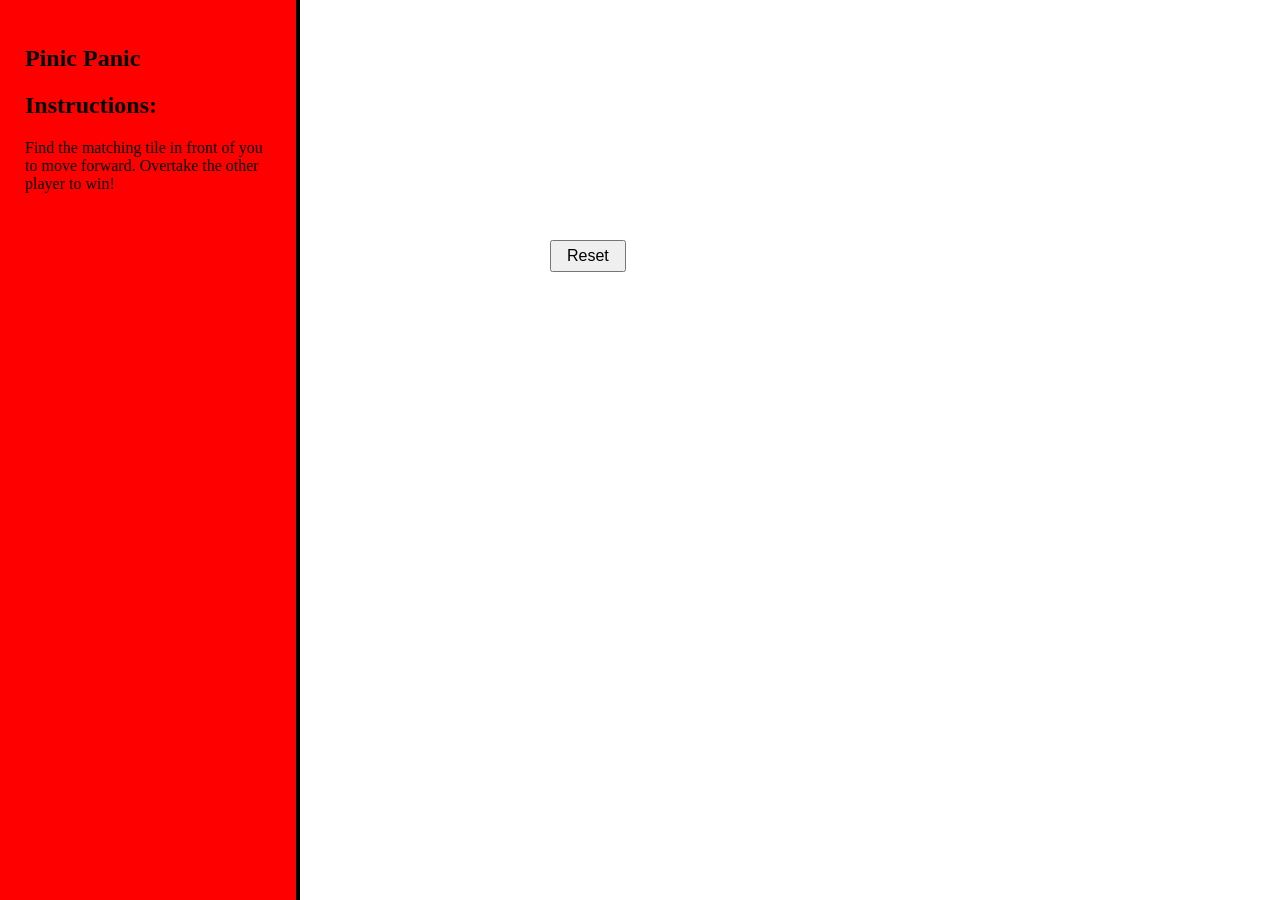
==== web-app/index.html @ 38cfe6ff "game" ====
<!doctype html>  <!-- This first line tells browsers to expect modern standard html 5 -->
<html lang="en-gb"> <!-- This is indicates the page is written in British English, useful for accessibility -->
<head>
    <meta charset="utf-8"> <!-- This indicates how the file is encoded. utf-8 is standard -->
    <title>Pinic Panick</title>
    <link rel="stylesheet" href="default.css"> <!-- Import style sheet – default.css -->
    <link rel="icon" href="./assets/favicon.png"> <!-- Import 'Favorites Icon' – favicon.png -->
    <script type="module" src="main.js"></script> <!-- Load the main script. Must be type="module". Have only one of these -->
</head>

<body>
    <aside id= "sidebar">
        <h1>Pinic Panic</h1>
        <h2>Instructions:</h2>
        <p>Find the matching tile in front of you
            to move forward. Overtake the other
            player to win!
        </p>
        <p id = "current_turn"></p>
        
    </aside>

    <main>
        <div id= "game-area">
            <div id = "walking-board"></div>
            <section id = "centre-board">
                <div id = "matching-board"></div>
                <button id = "reset">Reset</button>
                <p id = "message"></p>
            </section>
        </div>
    </main>
</body>
</html>
---- web-app/default.css ----
body {
    margin: 0;
    min-height: 100vh;
    display: grid;
    grid-template-columns: 300px 1fr;
}

#sidebar {
    background: red;
    padding: 25px;
    border-right: 4px solid black;
}


#game-area {
    position: relative;
    width: 800px;
    height: 650px;
    margin: 80px auto;
}

#walking-board {
    position: absolute;
    left: -120px;
    top: -60px;
}

.walking_tile {
    position: absolute;
    width: 120px;
    height: 120px;
    background: lime;
    border: 4px solid black;

    display: flex;
    justify-content: center;
    align-items: center;

    font-size: 22px;
    font-weight: bold;
    
}
#centre-board {
    position: absolute;
    z-index: 2;
    left: 160px;
    top: 160px;

    width: 480px;
    height: 360px;

    background: white;
    
}

#matching-board {
    display: grid;
    grid-template-columns: repeat(4, 80px);
    gap: 20px;
}

.matching_tile {
    width: 90px;
    height: 90px;

    background: royalblue;
    border: 4px solid black;

    font-size: 36px;
    font-weight: bold;
    cursor: pointer;
}

.matching_tile:hover {
    transform: scale(1.05);
}

#reset {
    font-size: 16px;
    padding: 5px 15px;
}

#message {
    font-size: 20px;
    font-weight: bold;
}

main {
    display: flex;
    justify-content: center;
    align-items: flex-start;
}
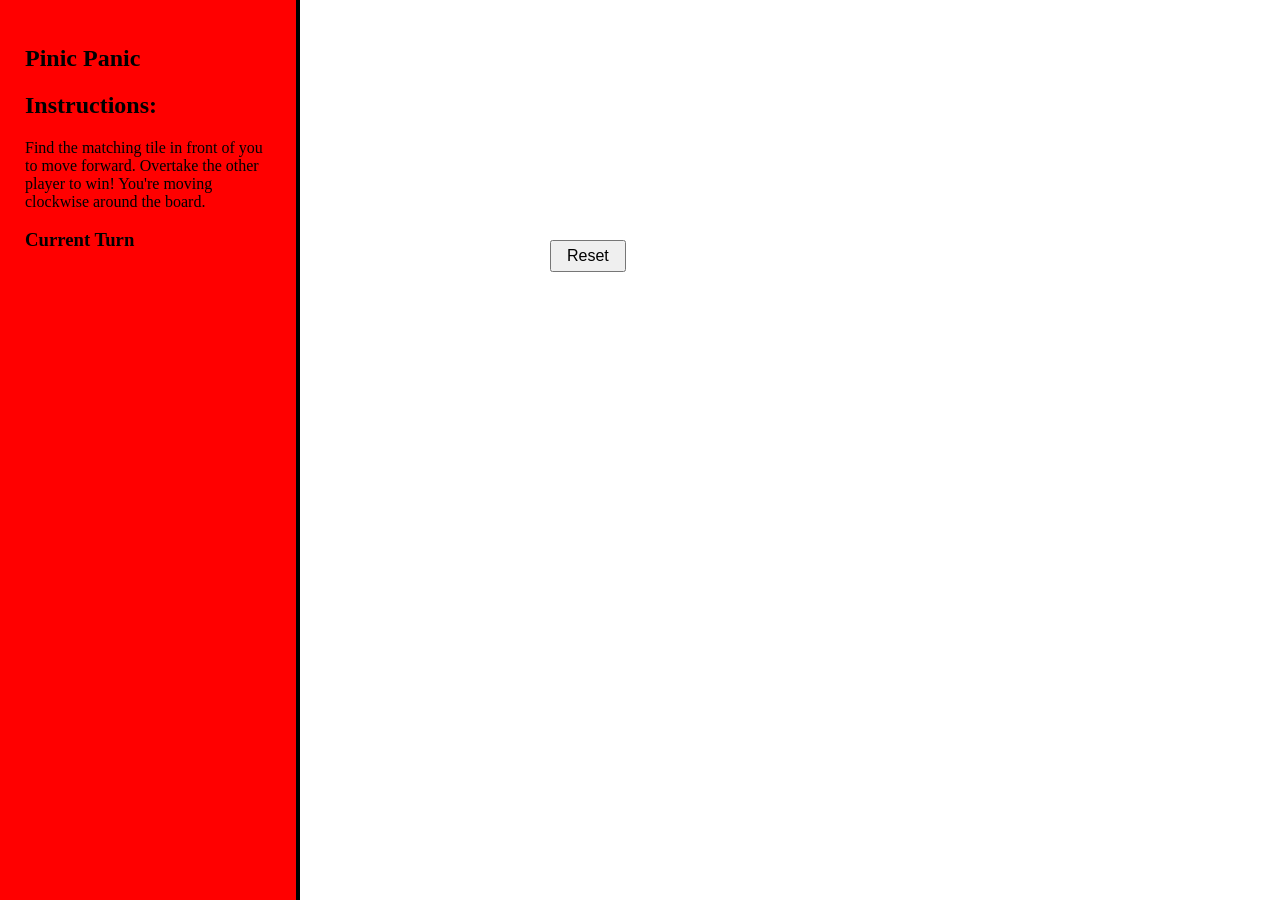
==== commit e96543bc: "with images" ====
--- a/web-app/index.html
+++ b/web-app/index.html
@@ -14,9 +14,12 @@
         <h2>Instructions:</h2>
         <p>Find the matching tile in front of you
             to move forward. Overtake the other
-            player to win!
+            player to win! You're moving
+            clockwise around the board.
         </p>
-        <p id = "current_turn"></p>
+        <h3>Current Turn</h3>
+            <p id = "current_turn"></p>
+            <p id = "looking_for"></p>
         
     </aside>
 
--- a/web-app/default.css
+++ b/web-app/default.css
@@ -57,6 +57,7 @@
     display: grid;
     grid-template-columns: repeat(4, 80px);
     gap: 20px;
+    top: -100px;
 }
 
 .matching_tile {
@@ -89,4 +90,16 @@
     display: flex;
     justify-content: center;
     align-items: flex-start;
+}
+
+.walking_tile img {
+    width: 90%;
+    height: 90%;
+    object-fit: contain;
+}
+
+.matching_tile img {
+    width: 90%;
+    height: 90%;
+    object-fit: contain;
 }
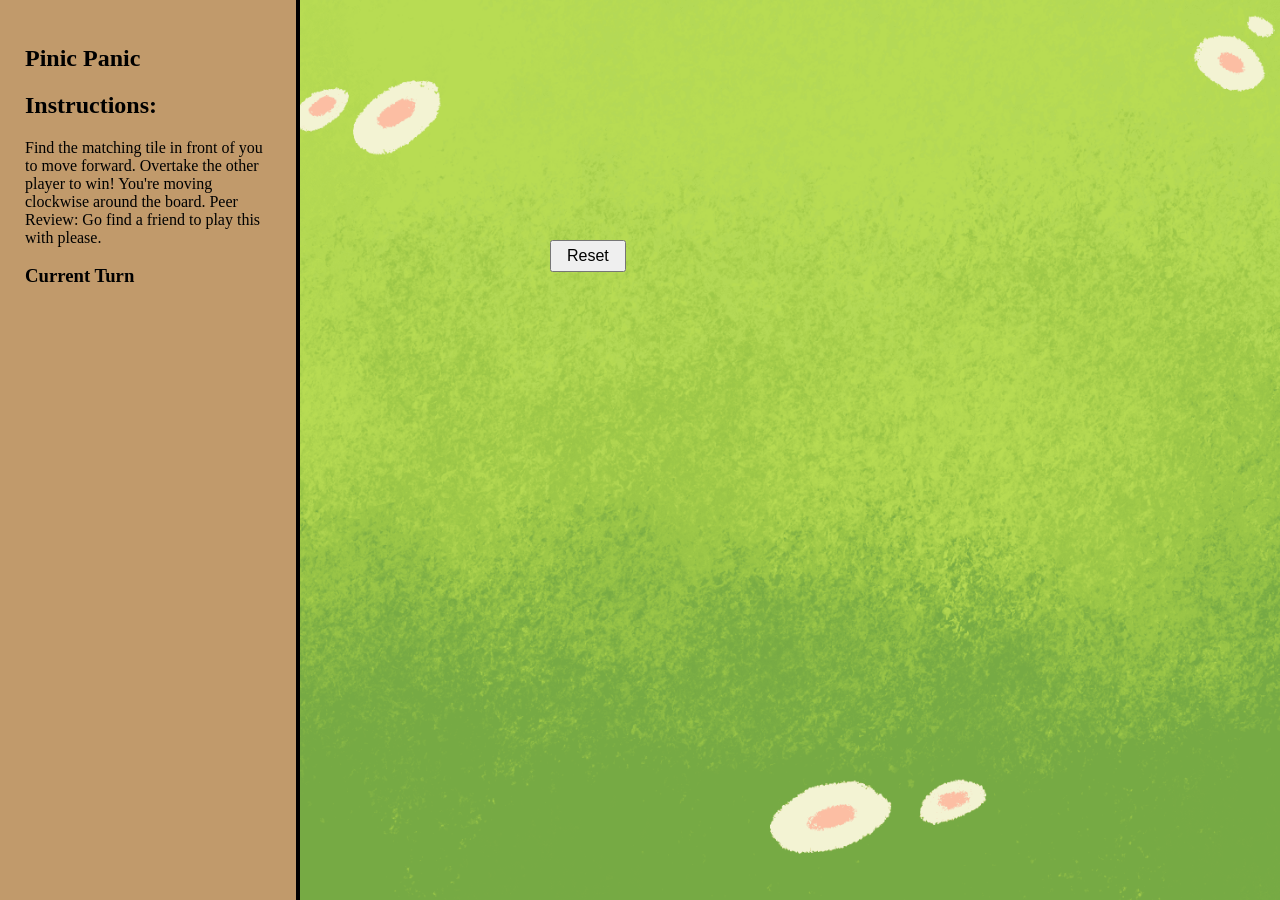
==== commit ae1cedc2: "in" ====
--- a/web-app/index.html
+++ b/web-app/index.html
@@ -16,6 +16,8 @@
             to move forward. Overtake the other
             player to win! You're moving
             clockwise around the board.
+            Peer Review: Go find a friend
+            to play this with please.
         </p>
         <h3>Current Turn</h3>
             <p id = "current_turn"></p>
--- a/web-app/default.css
+++ b/web-app/default.css
@@ -6,7 +6,7 @@
 }
 
 #sidebar {
-    background: red;
+    background: #C19A6B;
     padding: 25px;
     border-right: 4px solid black;
 }
@@ -29,7 +29,7 @@
     position: absolute;
     width: 120px;
     height: 120px;
-    background: lime;
+    background: white;
     border: 4px solid black;
 
     display: flex;
@@ -49,7 +49,7 @@
     width: 480px;
     height: 360px;
 
-    background: white;
+    background: transparent;
     
 }
 
@@ -90,6 +90,10 @@
     display: flex;
     justify-content: center;
     align-items: flex-start;
+    background-image: url("./assets/grass_bg.png");
+    background-size: cover;
+    background-position: center;
+    background-repeat: no-repeat;
 }
 
 .walking_tile img {
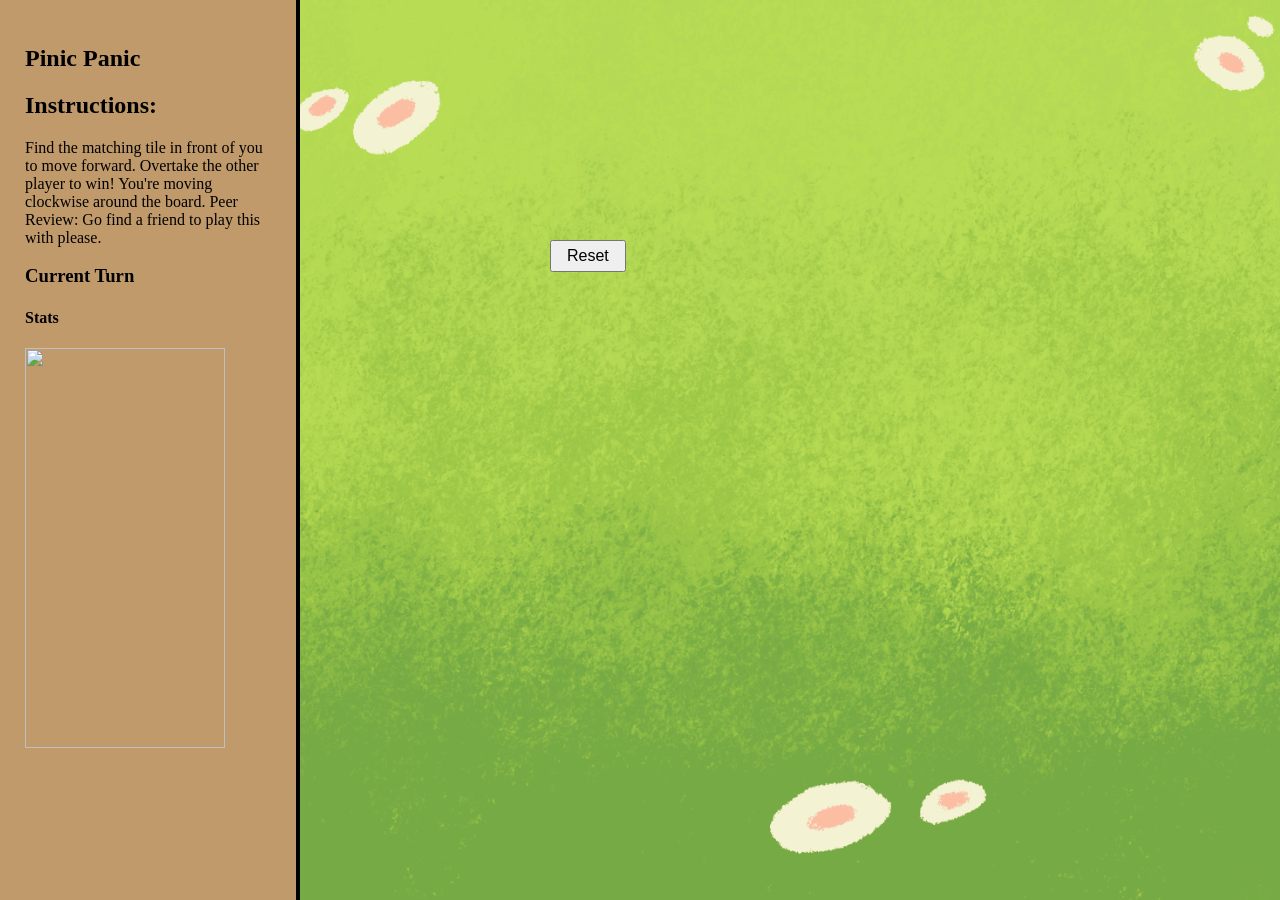
==== commit a559aa9a: "Added photo" ====
--- a/web-app/index.html
+++ b/web-app/index.html
@@ -21,7 +21,14 @@
         </p>
         <h3>Current Turn</h3>
             <p id = "current_turn"></p>
+            <h4>Stats</h4>
+            <p id="blue_streak"></p>
+            <p id="red_streak"></p>
+            <p id="player1_wins"></p>
+            <p id="player2_wins"></p>
+            <img id="current_player_drawing" src="./assets/bluegirl.png" alt=""Current player">
             <p id = "looking_for"></p>
+    
         
     </aside>
 
--- a/web-app/default.css
+++ b/web-app/default.css
@@ -31,6 +31,7 @@
     height: 120px;
     background: white;
     border: 4px solid black;
+    border-radius: 8px;
 
     display: flex;
     justify-content: center;
@@ -66,13 +67,17 @@
 
     background: royalblue;
     border: 4px solid black;
+    border-radius: 12px;
 
     font-size: 36px;
     font-weight: bold;
     cursor: pointer;
+
+    transition: background 0.2s, transform 0.2s;
 }
 
 .matching_tile:hover {
+    background: #ffd966;
     transform: scale(1.05);
 }
 
@@ -106,4 +111,24 @@
     width: 90%;
     height: 90%;
     object-fit: contain;
+}
+
+.walking_tile.player1_forward {
+    outline: 6px solid #2f80ed;
+    box-shadow: 0 0 20px #2f80ed;
+    z-index: 5;
+}
+
+.walking_tile.player2_forward {
+    outline: 6px solid #eb5757;
+    box-shadow: 0 0 20px #eb5757;
+    z-index: 5;
+}
+
+#current_player_drawing {
+    width: 200px;
+    height: 400px;
+    object-fit: contain;
+    display: block;
+    margin-top: 15px;
 }
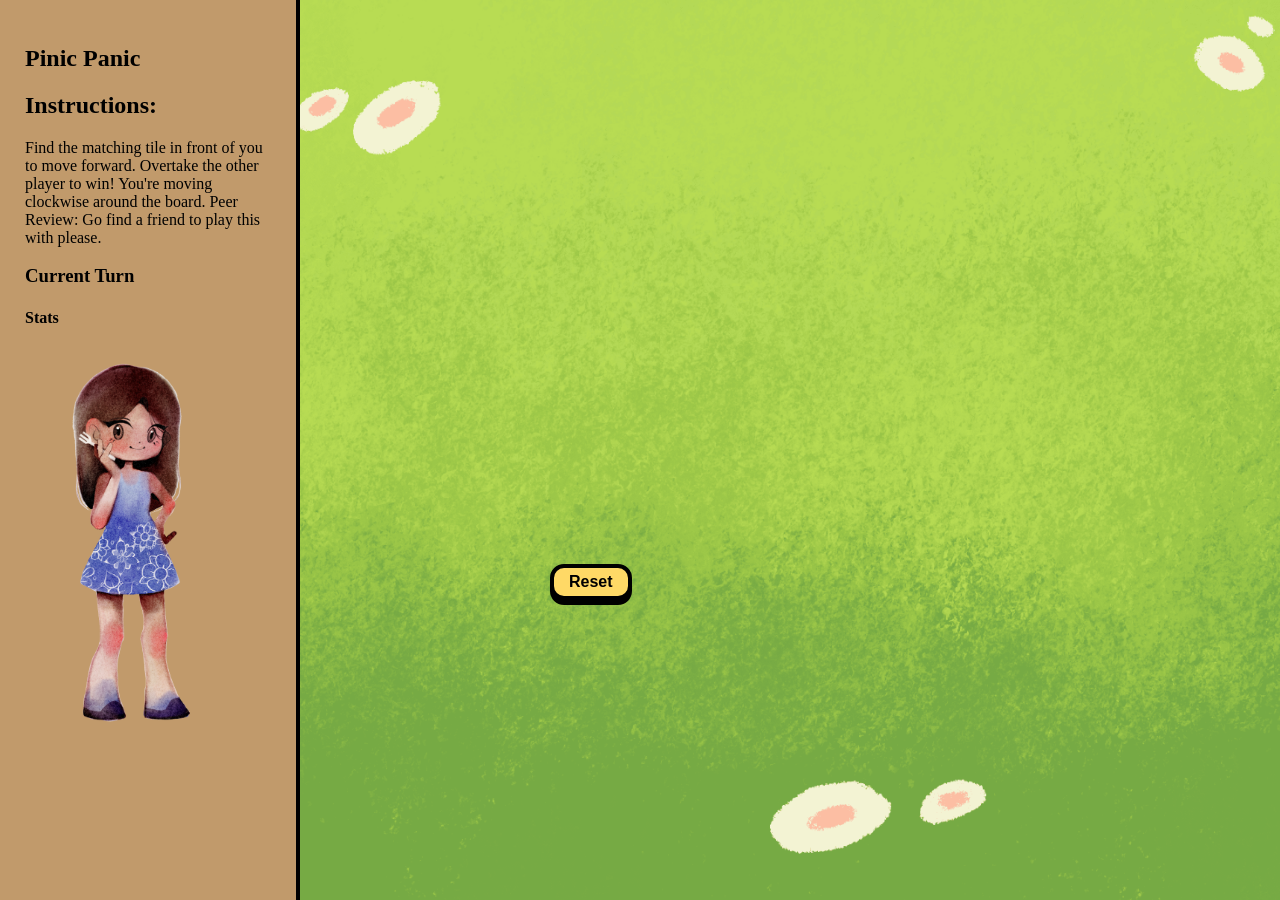
==== commit a6bc03ce: "added unittest" ====
--- a/web-app/index.html
+++ b/web-app/index.html
@@ -7,40 +7,55 @@
     <link rel="icon" href="./assets/favicon.png"> <!-- Import 'Favorites Icon' – favicon.png -->
     <script type="module" src="main.js"></script> <!-- Load the main script. Must be type="module". Have only one of these -->
 </head>
-
 <body>
-    <aside id= "sidebar">
+    <aside id="sidebar">
         <h1>Pinic Panic</h1>
         <h2>Instructions:</h2>
-        <p>Find the matching tile in front of you
+        <p>
+            Find the matching tile in front of you
             to move forward. Overtake the other
             player to win! You're moving
             clockwise around the board.
             Peer Review: Go find a friend
             to play this with please.
         </p>
+
         <h3>Current Turn</h3>
-            <p id = "current_turn"></p>
-            <h4>Stats</h4>
-            <p id="blue_streak"></p>
-            <p id="red_streak"></p>
-            <p id="player1_wins"></p>
-            <p id="player2_wins"></p>
-            <img id="current_player_drawing" src="./assets/bluegirl.png" alt=""Current player">
-            <p id = "looking_for"></p>
-    
-        
+        <p id="current_turn"></p>
+
+        <h4>Stats</h4>
+        <p id="blue_streak"></p>
+        <p id="red_streak"></p>
+        <p id="player1_wins"></p>
+        <p id="player2_wins"></p>
+
+        <img
+            id="current_player_drawing"
+            src="./assets/blue_girl.png"
+            alt="Current player"
+        >
+
+        <p id="looking_for"></p>
     </aside>
 
     <main>
-        <div id= "game-area">
-            <div id = "walking-board"></div>
-            <section id = "centre-board">
-                <div id = "matching-board"></div>
-                <button id = "reset">Reset</button>
-                <p id = "message"></p>
+        <div id="game-area">
+            <div id="walking-board"></div>
+            <section id="centre-board">
+                <div id="matching-board"></div>
+                <button id="reset">Reset</button>
+                <p id="message"></p>
             </section>
         </div>
     </main>
+
+    <audio id="background_music" src="./assets/bg_music.mp3" loop></audio>
+
+    <div id="winner_popup" class="hidden">
+        <div id="winner_box">
+            <p id="winner_text"></p>
+            <button id="winner_close">OK</button>
+        </div>
+    </div>
 </body>
 </html>
--- a/web-app/default.css
+++ b/web-app/default.css
@@ -59,6 +59,35 @@
     grid-template-columns: repeat(4, 80px);
     gap: 20px;
     top: -100px;
+}
+
+#reset {
+    position: absolute;
+    left: 0;
+    bottom: 0px;
+
+    font-size: 18px;
+    font-weight: bold;
+
+    padding: 10px 28px;
+    border: 4px solid black;
+    border-radius: 14px;
+
+    background: #ffd966;
+    color: black;
+    cursor: pointer;
+
+    box-shadow: 0 5px 0 black;
+}
+
+#reset:hover {
+    background: #ffbf47;
+    transform: translateY(-2px);
+}
+
+#reset:active {
+    transform: translateY(3px);
+    box-shadow: 0 2px 0 black;
 }
 
 .matching_tile {
@@ -131,4 +160,49 @@
     object-fit: contain;
     display: block;
     margin-top: 15px;
+}
+
+.hidden {
+    display: none;
+}
+
+#winner_popup {
+    position: fixed;
+    inset: 0;
+    background: rgba(0, 0, 0, 0.45);
+
+    display: flex;
+    justify-content: center;
+    align-items: center;
+
+    z-index: 100;
+}
+
+#winner_popup.hidden {
+    display: none;
+}
+
+#winner_box {
+    background: #ffd966;
+    border: 5px solid black;
+    border-radius: 18px;
+    padding: 30px 45px;
+    text-align: center;
+    box-shadow: 0 8px 0 black;
+}
+
+#winner_text {
+    font-size: 32px;
+    font-weight: bold;
+    margin: 0 0 20px;
+}
+
+#winner_close {
+    font-size: 18px;
+    font-weight: bold;
+    padding: 8px 26px;
+    border: 4px solid black;
+    border-radius: 12px;
+    background: white;
+    cursor: pointer;
 }
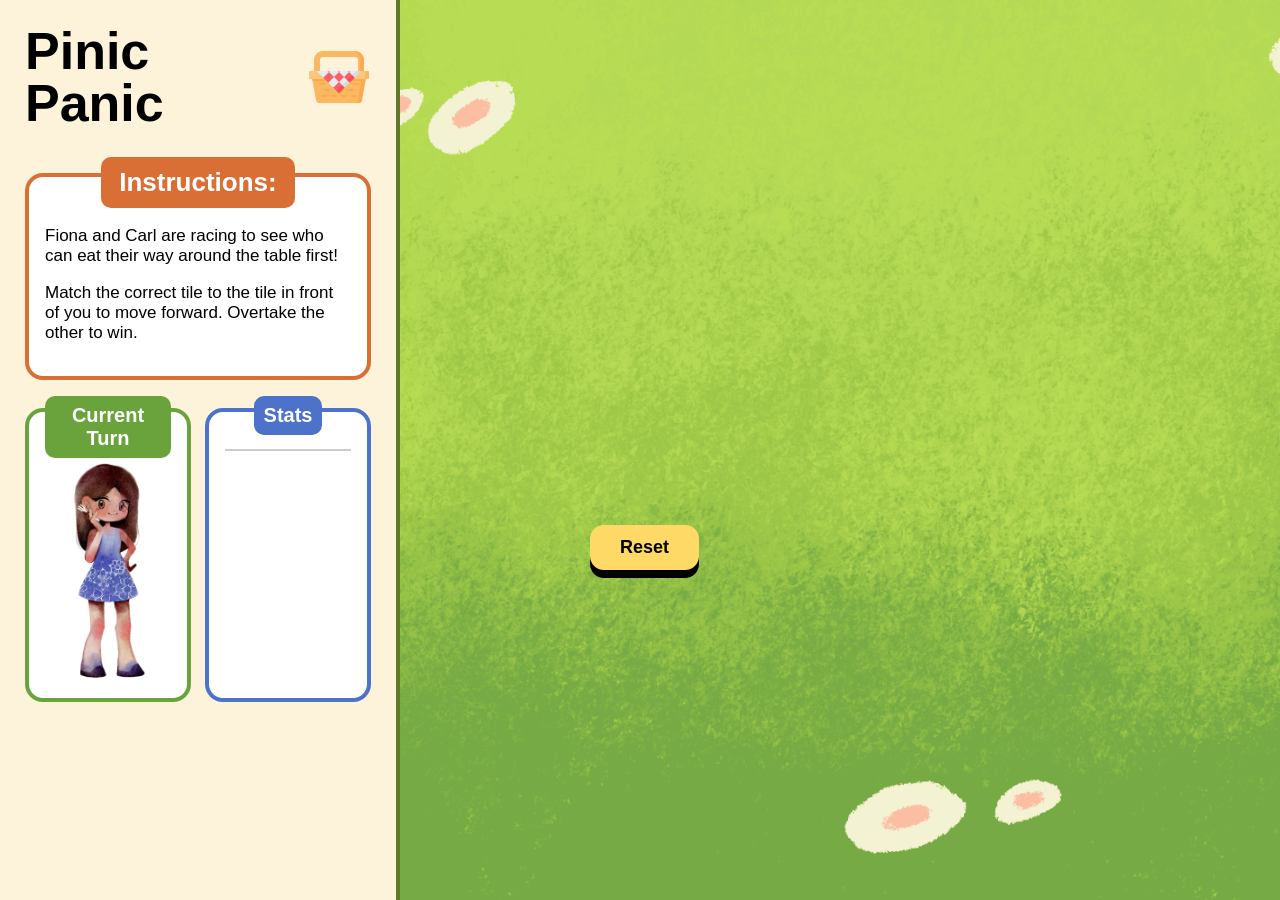
==== commit 0f5ad13a: "Cleaner" ====
--- a/web-app/index.html
+++ b/web-app/index.html
@@ -1,4 +1,4 @@
-<!doctype html>  <!-- This first line tells browsers to expect modern standard html 5 -->
+<!doctype html> <!-- This first line tells browsers to expect modern standard html 5 -->
 <html lang="en-gb"> <!-- This is indicates the page is written in British English, useful for accessibility -->
 <head>
     <meta charset="utf-8"> <!-- This indicates how the file is encoded. utf-8 is standard -->
@@ -9,38 +9,55 @@
 </head>
 <body>
     <aside id="sidebar">
-        <h1>Pinic Panic</h1>
-        <h2>Instructions:</h2>
-        <p>
-            Find the matching tile in front of you
-            to move forward. Overtake the other
-            player to win! You're moving
-            clockwise around the board.
-            Peer Review: Go find a friend
-            to play this with please.
-        </p>
+        <div id="title_logo">
+            <h1>Pinic Panic</h1>
+            <img src="./assets/pinic_logo.png" alt="Picnic Panic logo">
+        </div>
 
-        <h3>Current Turn</h3>
-        <p id="current_turn"></p>
+        <section id="instructions_panel">
+            <h2>Instructions:</h2>
+            <p>
+                Fiona and Carl are racing to see who
+                can eat their way around the table first!
+            </p>
+            <p>
+                Match the correct tile to the tile in front
+                of you to move forward. Overtake the other to win.
+            </p>
+        </section>
 
-        <h4>Stats</h4>
-        <p id="blue_streak"></p>
-        <p id="red_streak"></p>
-        <p id="player1_wins"></p>
-        <p id="player2_wins"></p>
+        <section id="info_columns">
+            <section id="turn_panel">
+                <h3>Current Turn</h3>
 
-        <img
-            id="current_player_drawing"
-            src="./assets/blue_girl.png"
-            alt="Current player"
-        >
+                <div id="turn_content">
+                    <div id="current_player_avatar">
+                        <img
+                            id="current_player_drawing"
+                            src="./assets/blue_girl.png"
+                            alt="Current player"
+                        >
+                    </div>
 
-        <p id="looking_for"></p>
+                    <p id="current_turn"></p>
+                </div>
+            </section>
+
+            <section id="stats_panel">
+                <h3>Stats</h3>
+                <p id="blue_streak"></p>
+                <p id="red_streak"></p>
+                <p id="player1_wins"></p>
+                <p id="player2_wins"></p>
+                <p id="best_streak"></p>
+            </section>
+        </section>
     </aside>
 
     <main>
         <div id="game-area">
             <div id="walking-board"></div>
+
             <section id="centre-board">
                 <div id="matching-board"></div>
                 <button id="reset">Reset</button>
@@ -50,6 +67,10 @@
     </main>
 
     <audio id="background_music" src="./assets/bg_music.mp3" loop></audio>
+    <audio id="correct_sound" src="./assets/correct_sound.mp3"></audio>
+    <audio id="wrong_sound" src="./assets/wrong_sound.mp3"></audio>
+    <audio id="winner_sound" src="./assets/winner_sound.mp3"></audio>
+    <audio id="button_sound" src="./assets/button_sound.mp3"></audio>
 
     <div id="winner_popup" class="hidden">
         <div id="winner_box">
--- a/web-app/default.css
+++ b/web-app/default.css
@@ -1,118 +1,211 @@
+html,
 body {
+    width: 100%;
+    height: 100%;
     margin: 0;
-    min-height: 100vh;
+
+    overflow: hidden;
+
+    font-family: "Trebuchet MS", Arial, sans-serif;
+}
+
+body {
     display: grid;
-    grid-template-columns: 300px 1fr;
+    grid-template-columns: 400px 1fr;
+
+    height: 100vh;
 }
 
 #sidebar {
-    background: #C19A6B;
+    box-sizing: border-box;
     padding: 25px;
-    border-right: 4px solid black;
-}
-
+
+    overflow: hidden;
+
+    background: #FCF3DA;
+    border-right: 4px solid #617827;
+}
+
+#sidebar h1 {
+    margin: 0 0 24px;
+
+    font-size: 52px;
+    line-height: 1;
+}
+
+#sidebar h2 {
+    margin: 0 0 12px;
+
+    font-size: 30px;
+}
+
+#sidebar h3 {
+    margin: 0 0 8px;
+
+    font-size: 23px;
+}
+
+#sidebar p {
+    font-size: 17px;
+}
+
+#player_stats_panel {
+    display: grid;
+    grid-template-columns: 105px 1fr;
+    align-items: start;
+    gap: 12px;
+
+    margin-top: 16px;
+}
+
+#stats_panel {
+    margin-top: 0;
+}
+
+#stats_panel p {
+    margin: 6px 0;
+
+    font-size: 15px;
+}
 
 #game-area {
     position: relative;
+
     width: 800px;
     height: 650px;
-    margin: 80px auto;
+    margin: 80px 0 80px 130px;
 }
 
 #walking-board {
     position: absolute;
-    left: -120px;
     top: -60px;
+    left: -110px;
 }
 
 .walking_tile {
     position: absolute;
-    width: 120px;
-    height: 120px;
-    background: white;
-    border: 4px solid black;
-    border-radius: 8px;
 
     display: flex;
     justify-content: center;
     align-items: center;
 
+    width: 110px;
+    height: 110px;
+
+    background: white;
+    border: 4px solid rgb(52, 52, 52);
+    border-radius: 8px;
+
     font-size: 22px;
     font-weight: bold;
-    
-}
+}
+
 #centre-board {
     position: absolute;
+    top: 110px;
+    left: 140px;
     z-index: 2;
-    left: 160px;
-    top: 160px;
 
     width: 480px;
-    height: 360px;
+    height: 430px;
 
     background: transparent;
-    
 }
 
 #matching-board {
     display: grid;
-    grid-template-columns: repeat(4, 80px);
+    grid-template-columns: repeat(4, 90px);
     gap: 20px;
-    top: -100px;
-}
-
-#reset {
-    position: absolute;
-    left: 0;
-    bottom: 0px;
-
-    font-size: 18px;
-    font-weight: bold;
-
-    padding: 10px 28px;
-    border: 4px solid black;
-    border-radius: 14px;
-
-    background: #ffd966;
-    color: black;
-    cursor: pointer;
-
-    box-shadow: 0 5px 0 black;
-}
-
-#reset:hover {
-    background: #ffbf47;
-    transform: translateY(-2px);
-}
-
-#reset:active {
-    transform: translateY(3px);
-    box-shadow: 0 2px 0 black;
+}
+
+@keyframes shuffle_tile {
+    0% {
+        transform: translate(0, 0) rotate(0deg);
+    }
+
+    25% {
+        transform: translate(-12px, 8px) rotate(-4deg);
+    }
+
+    50% {
+        transform: translate(10px, -8px) rotate(4deg);
+    }
+
+    75% {
+        transform: translate(-6px, 6px) rotate(-2deg);
+    }
+
+    100% {
+        transform: translate(0, 0) rotate(0deg);
+    }
+}
+
+.matching_tile.shuffle {
+    animation: shuffle_tile 0.45s ease-in-out;
 }
 
 .matching_tile {
     width: 90px;
     height: 90px;
 
-    background: royalblue;
-    border: 4px solid black;
+    background: #C19A6B;
+    border: 4px solid #C19A6B;
     border-radius: 12px;
-
+    box-shadow: 0 8px 0 #5b3c24;
+
+    color: #000000;
     font-size: 36px;
     font-weight: bold;
+
     cursor: pointer;
 
-    transition: background 0.2s, transform 0.2s;
+    transition: background 0.2s, transform 0.2s, box-shadow 0.2s;
 }
 
 .matching_tile:hover {
     background: #ffd966;
-    transform: scale(1.05);
+    border: 4px solid #ffd966;
+    box-shadow: 0 8px 0 #5b3c24;
+
+    transform: translateY(-3px);
+}
+
+.matching_tile:active {
+    box-shadow: 0 3px 0 #5b3c24;
+
+    transform: translateY(5px);
 }
 
 #reset {
-    font-size: 16px;
-    padding: 5px 15px;
+    position: absolute;
+    bottom: 50px;
+    left: -80px;
+
+    padding: 10px 28px;
+
+    background: #ffd966;
+    border: 2px solid #ffd966;
+    border-radius: 14px;
+    box-shadow: 0 8px 0 black;
+
+    color: black;
+    font-size: 18px;
+    font-weight: bold;
+
+    cursor: pointer;
+}
+
+#reset:hover {
+    background: #ffbf47;
+    border: 2px solid #ffbf47;
+
+    transform: translateY(-2px);
+}
+
+#reset:active {
+    box-shadow: 0 2px 0 black;
+
+    transform: translateY(3px);
 }
 
 #message {
@@ -124,42 +217,77 @@
     display: flex;
     justify-content: center;
     align-items: flex-start;
+
     background-image: url("./assets/grass_bg.png");
+    background-position: center;
     background-size: cover;
-    background-position: center;
     background-repeat: no-repeat;
 }
 
 .walking_tile img {
     width: 90%;
     height: 90%;
+
     object-fit: contain;
 }
 
 .matching_tile img {
     width: 90%;
     height: 90%;
+
     object-fit: contain;
 }
 
+@keyframes forward_blink_blue {
+    0% {
+        outline-color: #2f80ed;
+        box-shadow: 0 0 20px #2f80ed;
+    }
+
+    50% {
+        outline-color: transparent;
+        box-shadow: none;
+    }
+
+    100% {
+        outline-color: #2f80ed;
+        box-shadow: 0 0 20px #2f80ed;
+    }
+}
+
+@keyframes forward_blink_red {
+    0% {
+        outline-color: #eb5757;
+        box-shadow: 0 0 20px #eb5757;
+    }
+
+    50% {
+        outline-color: transparent;
+        box-shadow: none;
+    }
+
+    100% {
+        outline-color: #eb5757;
+        box-shadow: 0 0 20px #eb5757;
+    }
+}
+
 .walking_tile.player1_forward {
+    z-index: 5;
+
     outline: 6px solid #2f80ed;
     box-shadow: 0 0 20px #2f80ed;
+
+    animation: forward_blink_blue 0.8s infinite;
+}
+
+.walking_tile.player2_forward {
     z-index: 5;
-}
-
-.walking_tile.player2_forward {
+
     outline: 6px solid #eb5757;
     box-shadow: 0 0 20px #eb5757;
-    z-index: 5;
-}
-
-#current_player_drawing {
-    width: 200px;
-    height: 400px;
-    object-fit: contain;
-    display: block;
-    margin-top: 15px;
+
+    animation: forward_blink_red 0.8s infinite;
 }
 
 .hidden {
@@ -169,13 +297,13 @@
 #winner_popup {
     position: fixed;
     inset: 0;
-    background: rgba(0, 0, 0, 0.45);
+    z-index: 100;
 
     display: flex;
     justify-content: center;
     align-items: center;
 
-    z-index: 100;
+    background: rgba(0, 0, 0, 0.45);
 }
 
 #winner_popup.hidden {
@@ -183,26 +311,179 @@
 }
 
 #winner_box {
+    padding: 30px 45px;
+
     background: #ffd966;
     border: 5px solid black;
     border-radius: 18px;
-    padding: 30px 45px;
+    box-shadow: 0 8px 0 black;
+
     text-align: center;
-    box-shadow: 0 8px 0 black;
 }
 
 #winner_text {
+    margin: 0 0 20px;
+
     font-size: 32px;
     font-weight: bold;
-    margin: 0 0 20px;
 }
 
 #winner_close {
-    font-size: 18px;
-    font-weight: bold;
     padding: 8px 26px;
+
+    background: white;
     border: 4px solid black;
     border-radius: 12px;
-    background: white;
+
+    font-size: 18px;
+    font-weight: bold;
+
     cursor: pointer;
+}
+
+#title_logo {
+    display: flex;
+    align-items: center;
+    gap: 12px;
+
+    margin-bottom: 44px;
+}
+
+#title_logo h1 {
+    margin: 0;
+}
+
+#title_logo img {
+    width: 64px;
+    height: 64px;
+
+    object-fit: contain;
+}
+
+#instructions_panel {
+    margin-top: 18px;
+    padding: 16px;
+
+    background: #ffffff;
+    border: 4px solid #d96f35;
+    border-radius: 18px;
+}
+
+#instructions_panel h2 {
+    width: fit-content;
+    margin: -36px auto 18px;
+    padding: 10px 18px;
+
+    background: #d96f35;
+    border-radius: 10px;
+
+    color: white;
+    font-size: 26px;
+    text-align: center;
+}
+
+#info_columns {
+    display: grid;
+    grid-template-columns: 1fr 1fr;
+    gap: 14px;
+
+    margin-top: 28px;
+}
+
+#turn_panel,
+#stats_panel {
+    box-sizing: border-box;
+    min-height: 230px;
+}
+
+#turn_panel {
+    padding: 16px;
+
+    background: #ffffff;
+    border: 4px solid #6aa33c;
+    border-radius: 18px;
+}
+
+#stats_panel {
+    padding: 16px;
+
+    background: #ffffff;
+    border: 4px solid #4d72c9;
+    border-radius: 18px;
+}
+
+#turn_panel h3,
+#stats_panel h3 {
+    width: fit-content;
+    margin: -32px auto 14px;
+    padding: 8px 10px;
+
+    border-radius: 10px;
+
+    color: white;
+    font-size: 20px;
+    text-align: center;
+}
+
+#turn_panel h3 {
+    background: #6aa33c;
+}
+
+#stats_panel h3 {
+    background: #4d72c9;
+}
+
+#turn_content {
+    display: flex;
+    flex-direction: column;
+    align-items: center;
+    gap: 10px;
+}
+
+#current_player_avatar {
+    width: 100px;
+    height: 200px;
+
+    background: transparent;
+    border-radius: 50%;
+}
+
+#current_player_drawing {
+    width: 135px;
+    height: 240px;
+
+    object-fit: contain;
+
+    transform: translate(-20px, -18px);
+}
+
+#current_turn {
+    margin: 0;
+
+    font-size: 22px;
+    font-weight: bold;
+    text-align: center;
+}
+
+#stats_panel p {
+    margin: 10px 0;
+
+    font-size: 15px;
+}
+
+#best_streak {
+    margin-top: 22px;
+    padding-top: 14px;
+
+    border-top: 2px solid #cccccc;
+
+    font-weight: bold;
+}
+
+#best_streak.blue_best {
+    color: #2f80ed;
+}
+
+#best_streak.red_best {
+    color: #eb5757;
 }
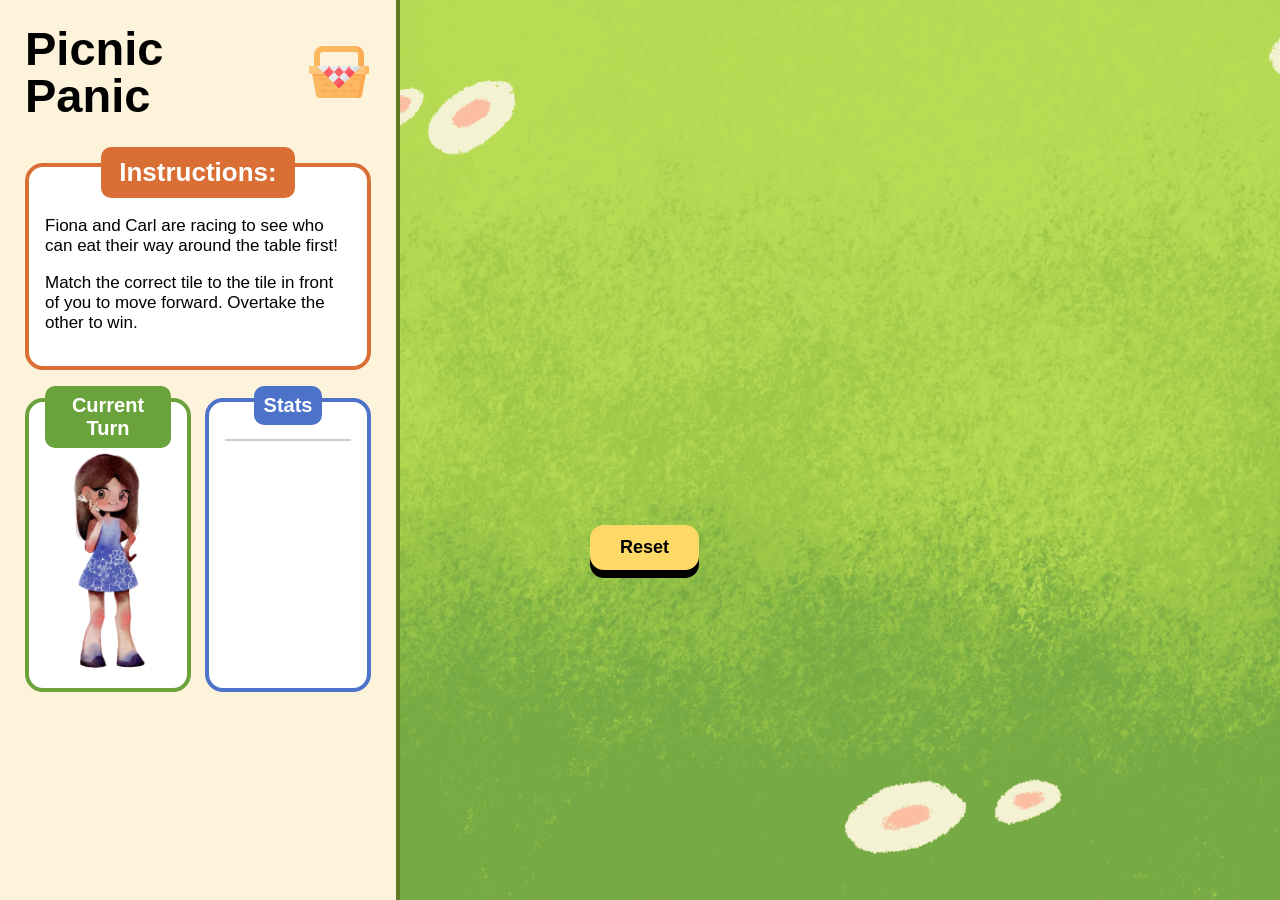
==== commit 67e2a8cd: "Fixunittest3" ====
--- a/web-app/index.html
+++ b/web-app/index.html
@@ -2,7 +2,7 @@
 <html lang="en-gb"> <!-- This is indicates the page is written in British English, useful for accessibility -->
 <head>
     <meta charset="utf-8"> <!-- This indicates how the file is encoded. utf-8 is standard -->
-    <title>Pinic Panick</title>
+    <title>Picnic Panick</title>
     <link rel="stylesheet" href="default.css"> <!-- Import style sheet – default.css -->
     <link rel="icon" href="./assets/favicon.png"> <!-- Import 'Favorites Icon' – favicon.png -->
     <script type="module" src="main.js"></script> <!-- Load the main script. Must be type="module". Have only one of these -->
@@ -10,8 +10,8 @@
 <body>
     <aside id="sidebar">
         <div id="title_logo">
-            <h1>Pinic Panic</h1>
-            <img src="./assets/pinic_logo.png" alt="Picnic Panic logo">
+            <h1>Picnic Panic</h1>
+            <img src="./assets/picnic_logo.png" alt="Picnic Panic logo">
         </div>
 
         <section id="instructions_panel">
--- a/web-app/default.css
+++ b/web-app/default.css
@@ -29,7 +29,7 @@
 #sidebar h1 {
     margin: 0 0 24px;
 
-    font-size: 52px;
+    font-size: 47px;
     line-height: 1;
 }
 
@@ -481,9 +481,9 @@
 }
 
 #best_streak.blue_best {
-    color: #2f80ed;
+    color: #02234f;
 }
 
 #best_streak.red_best {
-    color: #eb5757;
+    color: #680000;
 }
